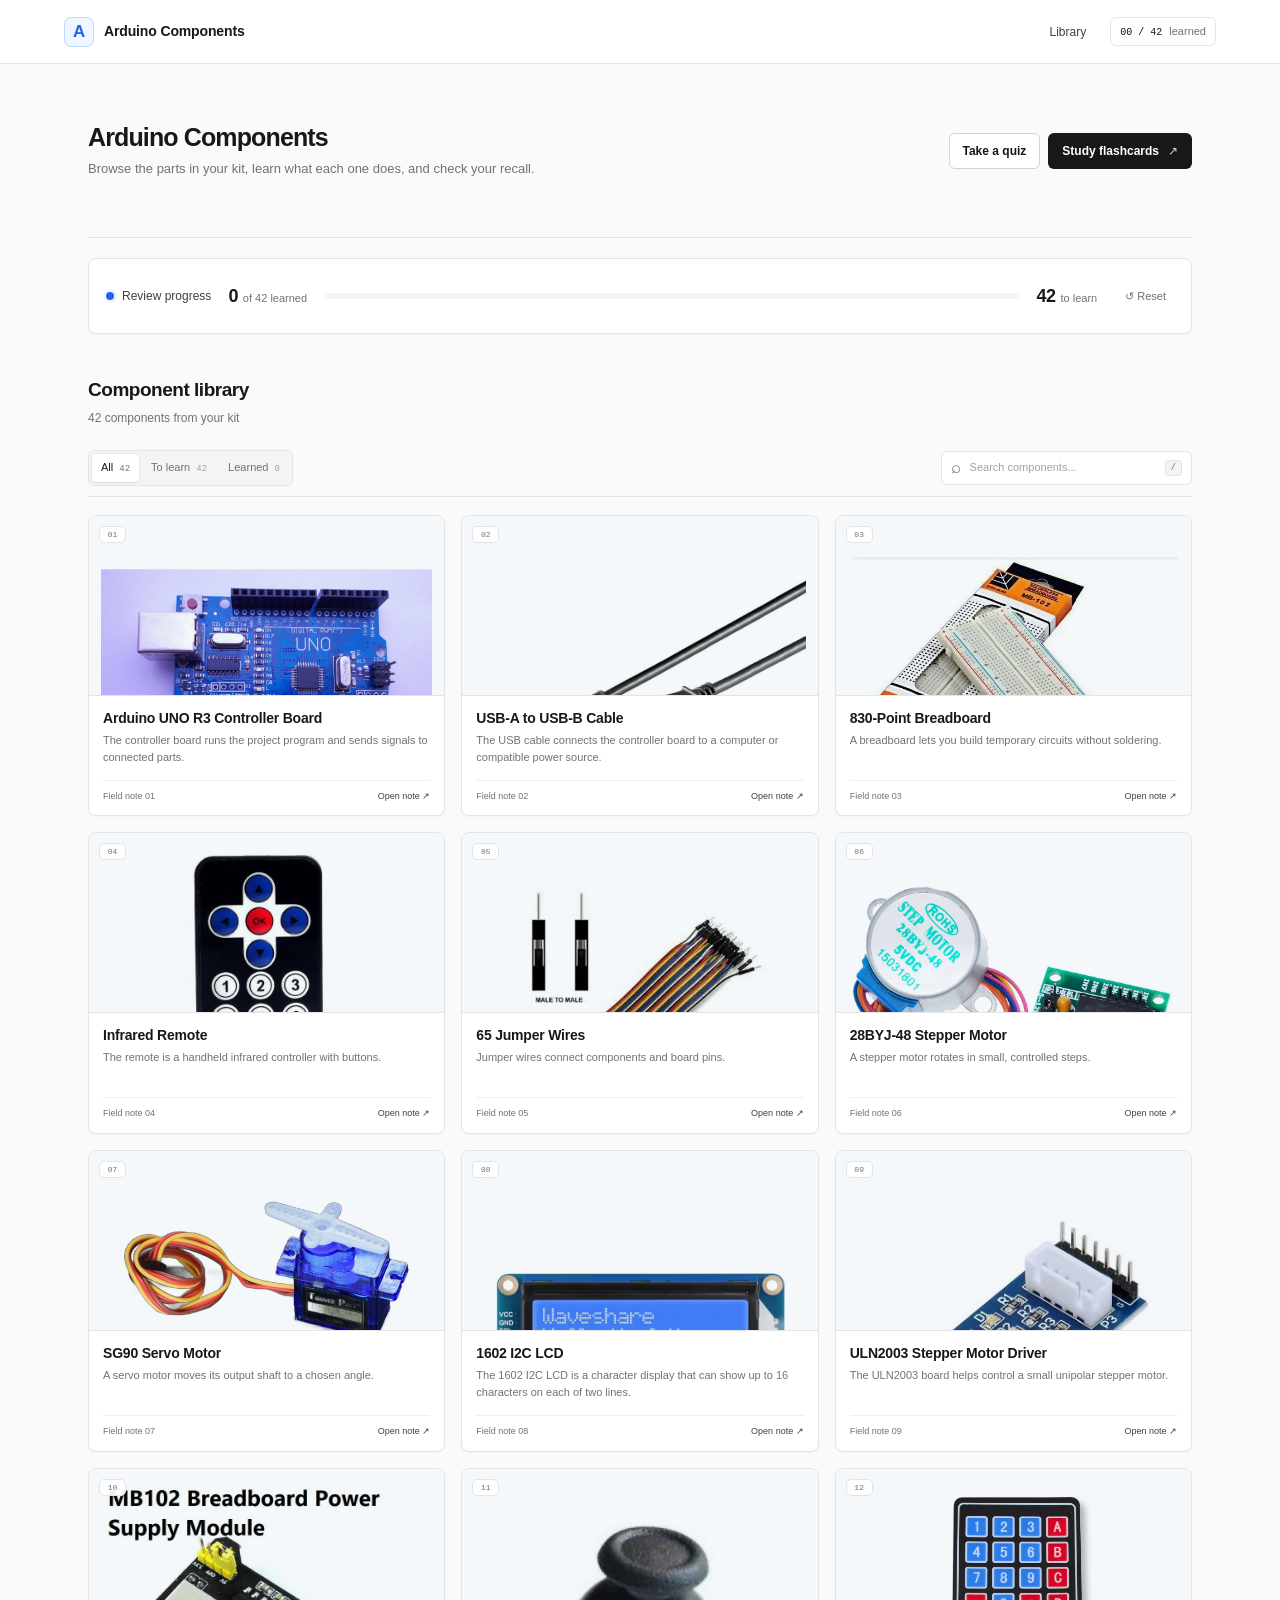
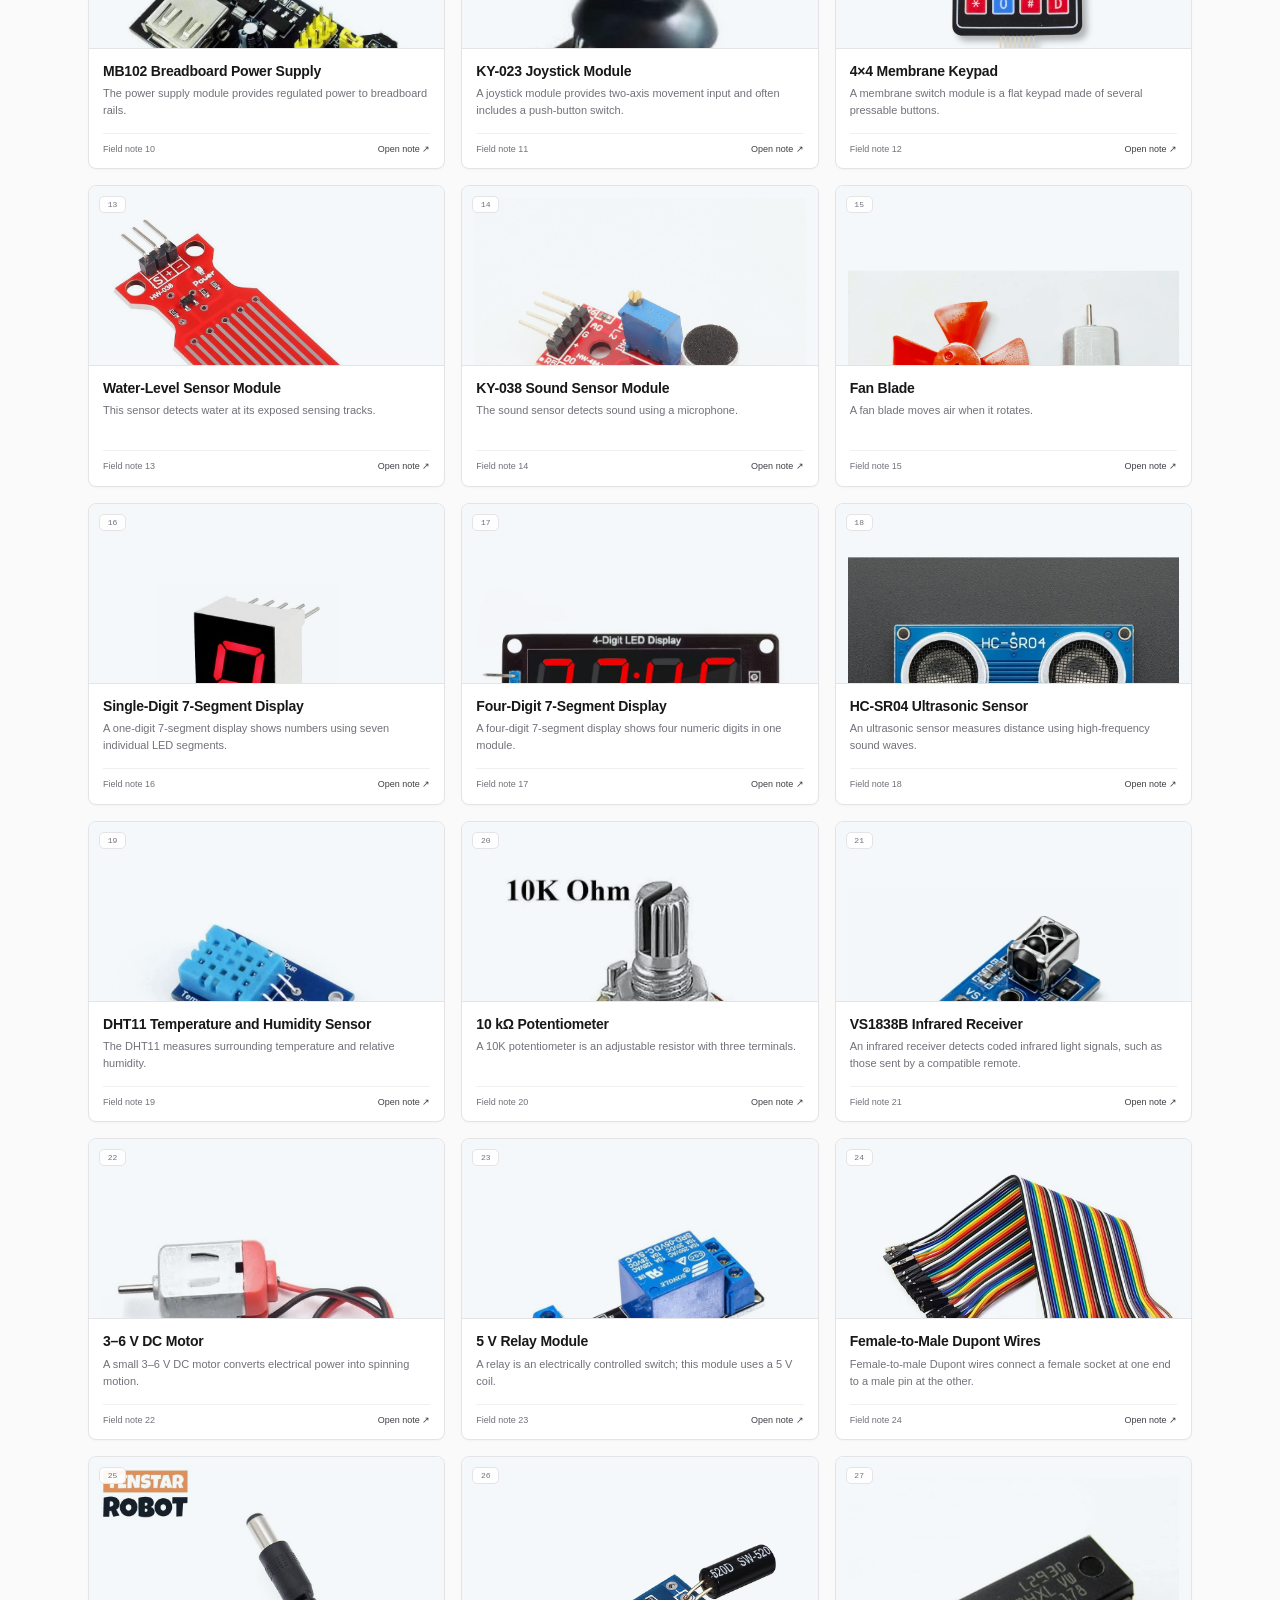
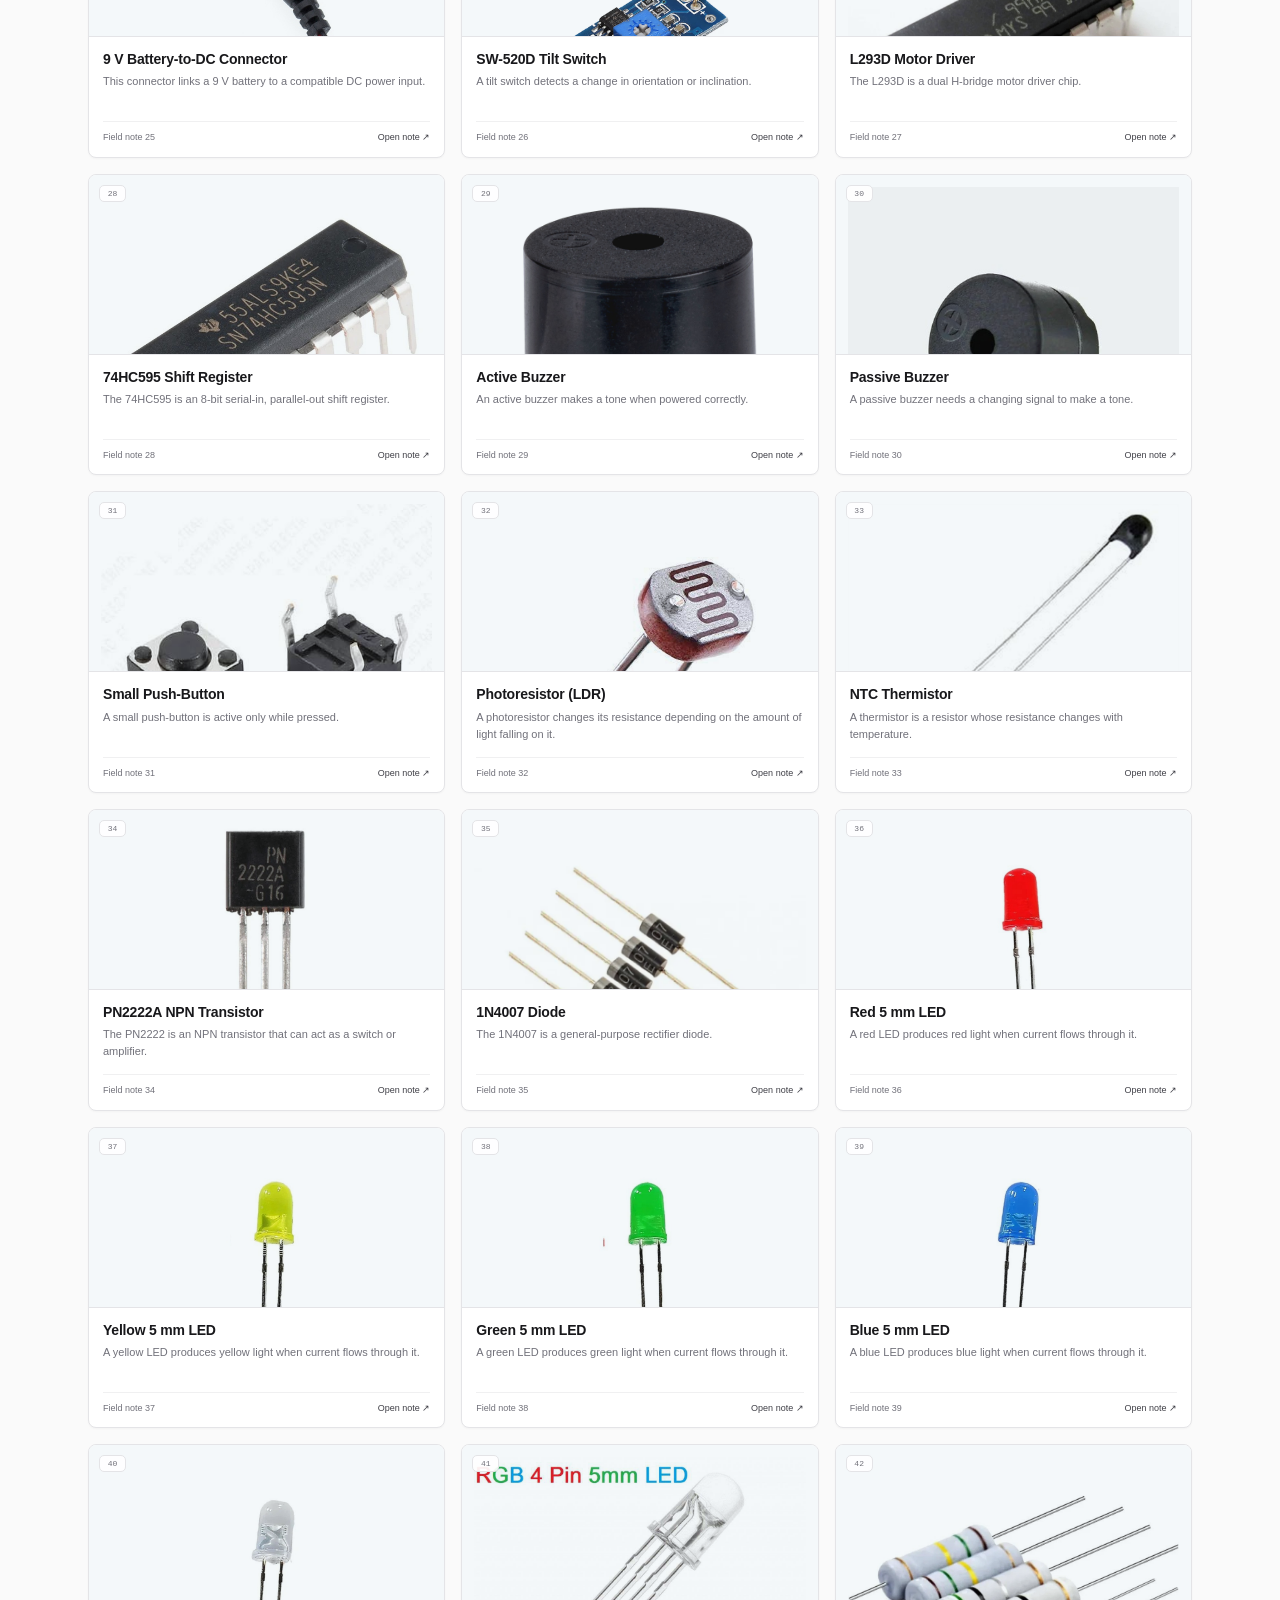
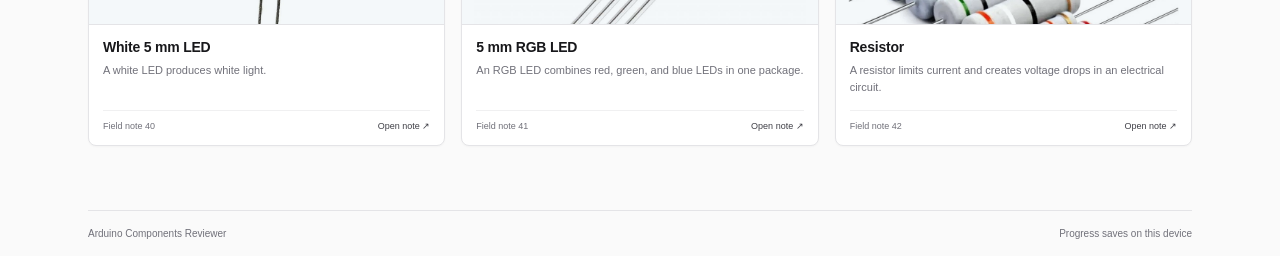
==== review/index.html @ c4dd5cbd "feat: add Arduino components review application with flashcards and quizzes" ====
<!doctype html>
<html lang="en">
<head>
  <meta charset="utf-8">
  <meta name="viewport" content="width=device-width, initial-scale=1">
  <meta name="theme-color" content="#eaf4f8">
  <meta name="description" content="An illustrated field guide and reviewer for 42 Arduino components.">
  <title>Arduino Components — Field Guide</title>
  <link rel="preconnect" href="https://fonts.googleapis.com">
  <link rel="preconnect" href="https://fonts.gstatic.com" crossorigin>
  <link href="https://fonts.googleapis.com/css2?family=Google+Sans+Flex:opsz,wght@6..144,100..900&display=swap" rel="stylesheet">
  <link rel="stylesheet" href="css/style.css">
</head>
<body>
  <header class="topbar">
    <a class="brand" href="#home" aria-label="Arduino components home"><span class="brand-mark">A</span><span>Arduino Components</span></a>
    <nav class="top-nav" aria-label="Main navigation"><a href="#explore">Library</a><span class="top-count"><span id="topCount">00 / 42</span> learned</span></nav>
  </header>
  <main id="home">
    <section class="hero" aria-labelledby="pageTitle">
      <div class="hero-copy">
        <h1 id="pageTitle">Arduino Components</h1>
        <p class="hero-intro">Browse the parts in your kit, learn what each one does, and check your recall.</p>
      </div>
      <div class="hero-actions">
        <button class="button button-outline" data-start="quiz">Take a quiz</button>
        <button class="button button-dark" data-start="flash">Study flashcards <span aria-hidden="true">↗</span></button>
      </div>
    </section>
    <section class="progress-strip" aria-label="Learning progress">
      <div class="progress-title"><span class="progress-marker"></span><span>Review progress</span></div>
      <div class="progress-numbers"><strong id="learnedCount">0</strong><span>of 42 learned</span></div>
      <div class="progress-track" role="progressbar" aria-label="Components learned" aria-valuemin="0" aria-valuemax="42" aria-valuenow="0"><div id="progressFill"></div></div>
      <div class="progress-right"><strong id="unlearnedCount">42</strong><span>to learn</span></div>
      <button id="resetProgress" class="reset-button" title="Reset saved progress" aria-label="Reset saved progress">↺ <span>Reset</span></button>
    </section>
    <section class="workspace" id="explore">
      <div class="section-heading"><div><h2>Component library</h2><p>42 components from your kit</p></div></div>
      <div class="toolbar">
        <div class="tabs" role="tablist" aria-label="Filter components">
          <button class="tab active" data-filter="all" role="tab" aria-selected="true">All <span>42</span></button>
          <button class="tab" data-filter="unlearned" role="tab" aria-selected="false">To learn <span id="tabUnlearned">42</span></button>
          <button class="tab" data-filter="learned" role="tab" aria-selected="false">Learned <span id="tabLearned">0</span></button>
        </div>
        <label class="search"><span aria-hidden="true">⌕</span><input id="searchInput" type="search" placeholder="Search components..." aria-label="Search components"><kbd>/</kbd></label>
      </div>
      <div class="component-grid" id="componentGrid"></div>
      <div class="empty-state" id="emptyState" hidden>No components match that search. Try a different name.</div>
    </section>
    <footer><span>Arduino Components Reviewer</span><span>Progress saves on this device</span></footer>
  </main>
  <dialog id="reviewDialog" aria-labelledby="reviewTitle">
    <div class="review-shell">
      <header class="review-head">
        <div><span class="eyebrow" id="modeLabel">Flashcards</span><h2 id="reviewTitle">Take a closer look.</h2></div>
        <button class="close-button" id="closeReview" aria-label="Close reviewer">×</button>
      </header>
      <div class="review-progress"><span id="reviewPosition">01 / 42</span><div><i id="reviewProgressFill"></i></div><span id="scoreLabel">0 known</span></div>
      <div id="flashcard" class="flashcard" tabindex="0" role="button" aria-label="Flashcard. Activate to reveal the field note.">
        <div class="card-front"><span class="card-kicker">Identify this component</span><img id="flashImage" src="" alt=""><div class="card-hint">Tap or press <kbd>space</kbd> to reveal</div></div>
        <div class="card-back" hidden><span class="card-kicker">Field note <span id="cardOrdinal"></span></span><h3 id="flashName"></h3><p id="flashDescription"></p><div class="card-used"><span>Used for</span><p id="flashUsed"></p></div><p class="card-example" id="flashExample"></p></div>
      </div>
      <div class="review-actions" id="flashActions"><button class="button button-soft" id="dontKnow">← Still learning</button><span class="swipe-hint">Swipe to answer</span><button class="button button-blue" id="knowIt">I know this →</button></div>
      <div class="quiz-area" id="quizArea" hidden><p class="quiz-prompt" id="quizPrompt"></p><div class="choices" id="choices"></div><div class="quiz-feedback" id="quizFeedback" aria-live="polite"></div><button class="button button-dark next-question" id="nextQuestion" hidden>Next question →</button></div>
    </div>
  </dialog>
  <script src="js/script.js"></script>
</body>
</html>
---- review/css/style.css ----
:root {
  --background: #fafafa;
  --surface: #ffffff;
  --subtle: #f4f4f5;
  --border: #e4e4e7;
  --border-strong: #d4d4d8;
  --foreground: #18181b;
  --secondary: #3f3f46;
  --muted: #71717a;
  --primary: #2563eb;
  --primary-hover: #1d4ed8;
  --primary-soft: #eff6ff;
  --success: #15803d;
  --success-soft: #f0fdf4;
  --serif: 'Google Sans Flex', 'Segoe UI', Arial, sans-serif;
  --sans: 'Google Sans Flex', 'Segoe UI', Arial, sans-serif;
  --mono: 'Cascadia Mono', Consolas, monospace;
}
* { box-sizing: border-box; }
html { scroll-behavior: smooth; }
body { margin: 0; background: var(--background); color: var(--foreground); font: 14px/1.5 var(--sans); -webkit-font-smoothing: antialiased; }
button, input { font: inherit; }
button { color: inherit; }
:focus-visible { outline: 2px solid var(--primary); outline-offset: 2px; }
.topbar { height: 64px; padding: 0 max(5vw, 20px); display: flex; align-items: center; justify-content: space-between; border-bottom: 1px solid var(--border); background: var(--surface); }
.brand { display: inline-flex; align-items: center; gap: 10px; color: var(--foreground); text-decoration: none; font-size: 14px; font-weight: 600; letter-spacing: -.01em; }
.brand-mark { width: 30px; height: 30px; display: grid; place-items: center; border: 1px solid #bfdbfe; border-radius: 7px; background: #eff6ff; color: var(--primary); font: 600 17px var(--serif); }
.top-nav { display: flex; align-items: center; gap: 24px; color: var(--muted); font-size: 12px; }
.top-nav a { color: var(--secondary); text-decoration: none; }
.top-nav a:hover { color: var(--primary); }
.top-count { padding: 5px 9px; border: 1px solid var(--border); border-radius: 6px; background: var(--surface); font-size: 11px; }
.top-count span { margin-right: 4px; color: var(--foreground); font: 10px var(--mono); }
main { width: min(1160px, 100%); min-height: calc(100vh - 64px); margin: auto; padding: 0 28px; }
.hero { min-height: 174px; display: flex; align-items: center; justify-content: space-between; gap: 24px; padding: 28px 0; border-bottom: 1px solid var(--border); }
.hero h1 { margin: 0; font-size: 25px; line-height: 1.2; font-weight: 650; letter-spacing: -.035em; }
.hero-intro { max-width: 520px; margin: 7px 0 0; color: var(--muted); font-size: 13px; }
.hero-actions { display: flex; align-items: center; gap: 8px; flex-shrink: 0; }
.button { min-height: 36px; display: inline-flex; align-items: center; justify-content: center; gap: 9px; padding: 0 13px; border: 1px solid transparent; border-radius: 6px; cursor: pointer; font-size: 12px; font-weight: 550; transition: background-color .15s, border-color .15s, box-shadow .15s; }
.button:hover { box-shadow: 0 1px 2px #0000000b; }
.button-dark { background: var(--foreground); color: #fff; }
.button-dark:hover { background: #27272a; }
.button-dark span { color: #d4d4d8; }
.button-outline { border-color: var(--border-strong); background: var(--surface); color: var(--foreground); }
.button-outline:hover, .button-soft:hover { background: var(--subtle); }
.progress-strip { min-height: 76px; display: flex; align-items: center; gap: 17px; margin-top: 20px; padding: 15px 17px; border: 1px solid var(--border); border-radius: 8px; background: var(--surface); box-shadow: 0 1px 2px #18181b08; }
.progress-title { display: flex; align-items: center; gap: 8px; color: var(--secondary); font-size: 12px; font-weight: 500; white-space: nowrap; }
.progress-marker { width: 8px; height: 8px; border-radius: 50%; background: var(--primary); box-shadow: 0 0 0 3px var(--primary-soft); }
.progress-numbers, .progress-right { display: flex; align-items: baseline; gap: 5px; white-space: nowrap; }
.progress-numbers strong, .progress-right strong { font-size: 18px; font-weight: 650; letter-spacing: -.03em; }
.progress-numbers span, .progress-right span { color: var(--muted); font-size: 11px; }
.progress-track { height: 6px; flex: 1; overflow: hidden; border-radius: 99px; background: #f4f4f5; }
.progress-track div { width: 0; height: 100%; border-radius: inherit; background: var(--primary); transition: width .25s ease; }
.reset-button { margin-left: 3px; padding: 5px 7px; border: 1px solid transparent; border-radius: 5px; background: transparent; color: var(--muted); cursor: pointer; font-size: 11px; }
.reset-button:hover { border-color: var(--border); background: var(--subtle); color: var(--foreground); }
.workspace { padding: 42px 0 64px; }
.section-heading { display: flex; align-items: end; justify-content: space-between; margin-bottom: 17px; }
.section-heading h2 { margin: 0; font-size: 19px; font-weight: 620; letter-spacing: -.025em; }
.section-heading p { margin: 4px 0 0; color: var(--muted); font-size: 12px; }
.toolbar { min-height: 48px; display: flex; align-items: center; justify-content: space-between; gap: 14px; padding: 6px 0 10px; border-bottom: 1px solid var(--border); }
.tabs { display: inline-flex; align-items: center; gap: 3px; padding: 3px; border: 1px solid var(--border); border-radius: 6px; background: var(--subtle); }
.tab { min-height: 28px; padding: 0 9px; border: 0; border-radius: 4px; background: transparent; color: var(--muted); cursor: pointer; font-size: 11px; font-weight: 500; }
.tab:hover { color: var(--foreground); }
.tab.active { background: var(--surface); color: var(--foreground); box-shadow: 0 1px 2px #18181b14, 0 0 0 1px #e4e4e780; }
.tab span { margin-left: 3px; color: #a1a1aa; font: 9px var(--mono); }
.tab.active span { color: var(--muted); }
.search { height: 34px; display: flex; align-items: center; gap: 7px; padding: 0 9px; border: 1px solid var(--border); border-radius: 6px; background: var(--surface); color: var(--muted); }
.search:focus-within { border-color: #93c5fd; box-shadow: 0 0 0 3px #dbeafe; }
.search > span { font-size: 17px; line-height: 1; }
.search input { width: 190px; border: 0; outline: 0; background: transparent; color: var(--foreground); font-size: 11px; }
.search input::placeholder { color: #a1a1aa; }
.search kbd, .card-hint kbd { padding: 2px 5px; border: 1px solid var(--border); border-radius: 3px; background: var(--subtle); color: var(--muted); font: 9px var(--mono); }
.component-grid { display: grid; grid-template-columns: repeat(3, minmax(0, 1fr)); gap: 16px; padding-top: 18px; }
.component-card { min-width: 0; overflow: hidden; border: 1px solid var(--border); border-radius: 8px; background: var(--surface); box-shadow: 0 1px 2px #18181b08; cursor: pointer; transition: border-color .15s, box-shadow .15s, transform .15s; }
.component-card:hover { transform: translateY(-1px); border-color: #c4c4c9; box-shadow: 0 4px 10px #18181b0b; }
.component-card:focus-visible { outline: 2px solid var(--primary); outline-offset: 2px; }
.component-image { height: 180px; position: relative; display: grid; place-items: center; overflow: hidden; padding: 12px; border-bottom: 1px solid var(--border); background: #f4f8fa; }
.component-image img { width: 100%; height: 100%; object-fit: contain; mix-blend-mode: multiply; }
.number-tag { position: absolute; z-index: 1; top: 10px; left: 10px; min-width: 27px; padding: 3px 5px; border: 1px solid var(--border); border-radius: 5px; background: #ffffffed; color: var(--muted); text-align: center; font: 8px var(--mono); }
.learned-tag { position: absolute; z-index: 1; top: 9px; right: 9px; padding: 3px 7px; border: 1px solid #bbf7d0; border-radius: 99px; background: var(--success-soft); color: var(--success); font-size: 9px; font-weight: 500; }
.card-copy { padding: 13px 14px 12px; }
.card-copy h3 { margin: 0 0 5px; color: var(--foreground); font-size: 14px; line-height: 1.3; font-weight: 600; letter-spacing: -.015em; }
.card-copy p { min-height: 37px; margin: 0; color: var(--muted); font-size: 11px; line-height: 1.55; }
.card-meta { display: flex; justify-content: space-between; gap: 5px; margin-top: 11px; padding-top: 9px; border-top: 1px solid #f0f0f1; color: var(--muted); font-size: 9px; }
.card-meta span:last-child { color: var(--secondary); font-weight: 500; }
.empty-state { padding: 40px; color: var(--muted); text-align: center; }
footer { display: flex; justify-content: space-between; padding: 15px 0; border-top: 1px solid var(--border); color: var(--muted); font-size: 10px; }
/* shadcn-inspired review dialog */
dialog { width: min(600px, calc(100% - 24px)); max-width: none; padding: 0; border: 1px solid var(--border); border-radius: 9px; background: var(--surface); color: var(--foreground); box-shadow: 0 20px 55px #18181b26; }
dialog::backdrop { background: #18181b80; backdrop-filter: blur(2px); }
.review-shell { padding: 22px 24px 23px; }
.review-head { display: flex; align-items: start; justify-content: space-between; }
.review-head .eyebrow { margin: 0 0 4px; color: var(--muted); font-size: 10px; }
.review-head h2 { margin: 0; font-size: 18px; font-weight: 600; letter-spacing: -.02em; }
.close-button { width: 30px; height: 30px; border: 1px solid var(--border); border-radius: 6px; background: var(--surface); color: var(--muted); cursor: pointer; font-size: 18px; }
.close-button:hover { background: var(--subtle); color: var(--foreground); }
.review-progress { display: flex; align-items: center; gap: 10px; margin: 15px 0 11px; color: var(--muted); font: 9px var(--mono); }
.review-progress > div { height: 5px; flex: 1; overflow: hidden; border-radius: 99px; background: var(--subtle); }
.review-progress i { display: block; width: 0; height: 100%; border-radius: inherit; background: var(--primary); transition: width .25s ease; }
.flashcard { height: 320px; position: relative; overflow: hidden; border: 1px solid var(--border); border-radius: 8px; background: #f4f8fa; cursor: pointer; touch-action: pan-y; user-select: none; }
.card-front { height: 100%; position: relative; display: flex; align-items: center; justify-content: center; }
.card-front img { width: 70%; height: 70%; object-fit: contain; mix-blend-mode: multiply; }
.card-front .card-kicker, .card-back .card-kicker { position: absolute; top: 14px; left: 16px; }
.card-kicker, .card-used span { color: var(--muted); font-size: 9px; font-weight: 500; }
.card-hint { position: absolute; right: 0; bottom: 12px; left: 0; color: var(--muted); text-align: center; font-size: 10px; }
.card-back { height: 100%; overflow: auto; padding: 52px 28px 20px; background: var(--surface); }
.card-back h3 { margin: 0 0 9px; font-size: 22px; font-weight: 600; letter-spacing: -.025em; }
.card-back > p { margin: 0; color: var(--secondary); font-size: 12px; line-height: 1.65; }
.card-used { margin-top: 15px; padding-top: 12px; border-top: 1px solid var(--border); }
.card-used p { margin: 4px 0 0; color: var(--secondary); font-size: 11px; }
.card-back .card-example { margin-top: 10px; color: var(--muted); font-size: 11px; }
.review-actions { display: flex; align-items: center; justify-content: space-between; gap: 9px; margin-top: 13px; }
.button-soft { border-color: var(--border); background: var(--surface); color: var(--secondary); }
.button-blue { border-color: #bfdbfe; background: var(--primary-soft); color: var(--primary-hover); }
.button-blue:hover { background: #dbeafe; }
.swipe-hint { color: var(--muted); font-size: 9px; }
.quiz-area { padding-top: 16px; }
.quiz-prompt { margin: 0 0 12px; font-size: 16px; line-height: 1.4; font-weight: 550; }
.choices { display: grid; grid-template-columns: 1fr 1fr; gap: 8px; }
.choice { min-height: 42px; padding: 9px 11px; border: 1px solid var(--border); border-radius: 6px; background: var(--surface); color: var(--secondary); cursor: pointer; text-align: left; font-size: 11px; line-height: 1.4; }
.choice:hover:not(:disabled) { background: var(--subtle); border-color: var(--border-strong); }
.choice:disabled { cursor: default; }
.choice.correct { border-color: #86efac; background: var(--success-soft); }
.choice.wrong { border-color: #fca5a5; background: #fef2f2; }
.quiz-feedback { min-height: 26px; padding-top: 7px; color: var(--success); font-size: 11px; }
.quiz-feedback.incorrect { color: #b91c1c; }
.next-question { min-height: 36px; }
.quiz-summary { padding: 25px 10px; text-align: center; }
.score-big { color: var(--primary); font-size: 56px; line-height: 1; font-weight: 650; letter-spacing: -.05em; }
.quiz-summary h3 { margin: 9px 0 5px; font-size: 20px; font-weight: 600; }
.quiz-summary p { color: var(--muted); font-size: 12px; }
.quiz-summary .button { margin-top: 10px; }
[hidden] { display: none !important; }
@media (max-width: 850px) { .component-grid { grid-template-columns: repeat(2, minmax(0, 1fr)); } }
@media (max-width: 600px) {
  .topbar { height: 58px; padding: 0 16px; }
  .top-nav { gap: 10px; }
  .top-nav a { display: none; }
  main { min-height: calc(100vh - 58px); padding: 0 16px; }
  .hero { min-height: 0; align-items: start; flex-direction: column; gap: 15px; padding: 28px 0 21px; }
  .hero h1 { font-size: 23px; }
  .hero-intro { max-width: 370px; font-size: 12px; }
  .hero-actions { width: 100%; }
  .hero-actions .button { flex: 1; padding: 0 8px; font-size: 10px; }
  .progress-strip { flex-wrap: wrap; gap: 9px 12px; margin-top: 14px; padding: 12px; }
  .progress-title { width: 100%; font-size: 11px; }
  .progress-track { min-width: 55px; }
  .progress-right { gap: 3px; }
  .progress-numbers strong, .progress-right strong { font-size: 16px; }
  .progress-numbers span, .progress-right span { font-size: 9px; }
  .reset-button { margin-left: auto; }
  .workspace { padding: 30px 0 42px; }
  .section-heading { margin-bottom: 12px; }
  .section-heading h2 { font-size: 17px; }
  .section-heading p { font-size: 11px; }
  .toolbar { align-items: start; flex-direction: column-reverse; gap: 9px; padding: 8px 0 10px; }
  .search { width: 100%; }
  .search input { width: 100%; }
  .tabs { align-self: start; }
  .component-grid { grid-template-columns: 1fr; gap: 10px; padding-top: 12px; }
  .component-card { display: grid; grid-template-columns: 112px 1fr; }
  .component-image { height: 100%; min-height: 140px; border-right: 1px solid var(--border); border-bottom: 0; padding: 8px; }
  .card-copy { padding: 11px; }
  .card-copy p { min-height: auto; }
  .card-meta { margin-top: 8px; padding-top: 7px; font-size: 8px; }
  footer { gap: 8px; font-size: 9px; }
  .review-shell { padding: 18px 14px; }
  .flashcard { height: min(300px, 43vh); min-height: 220px; }
  .card-back { padding: 50px 19px 17px; }
  .review-actions .button { padding: 0 9px; font-size: 10px; }
  .swipe-hint { display: none; }
  .choices { grid-template-columns: 1fr; }
}
@media (prefers-reduced-motion: reduce) { *, *::before, *::after { scroll-behavior: auto !important; transition-duration: .01ms !important; } }
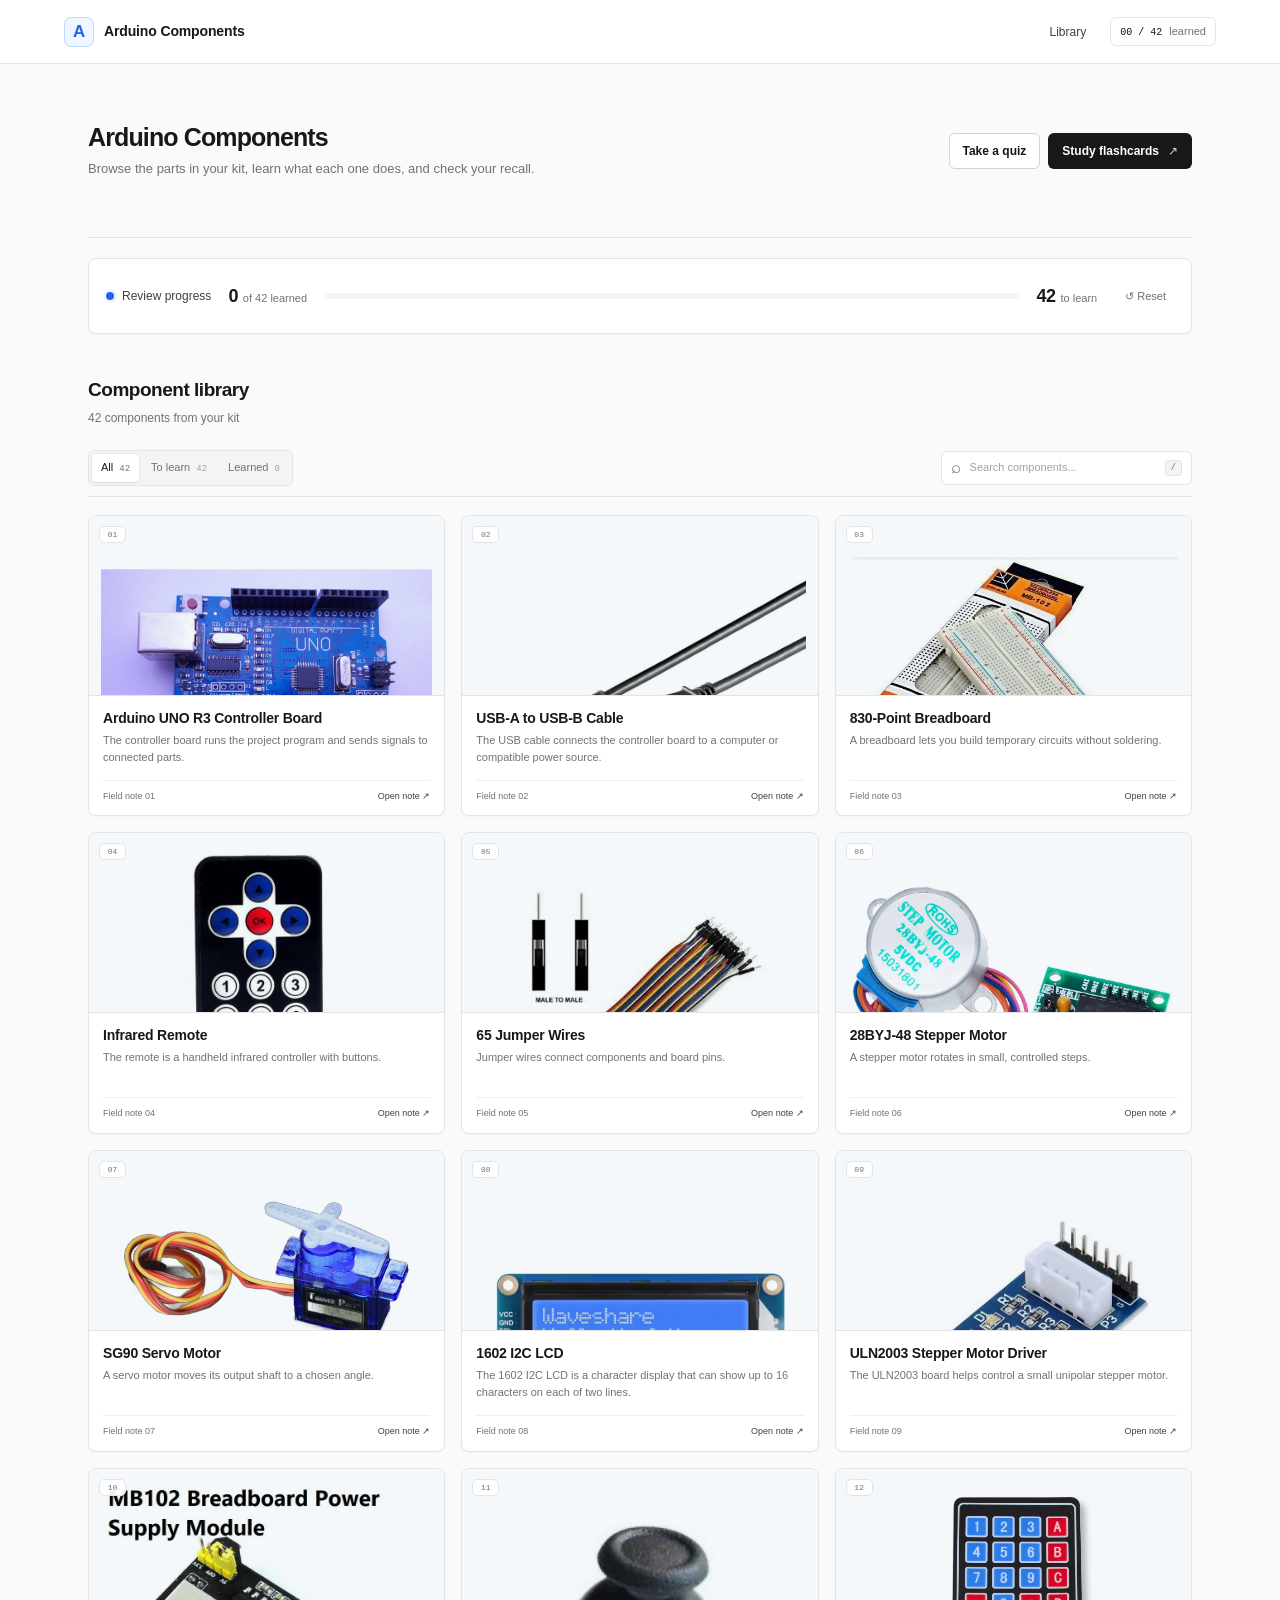
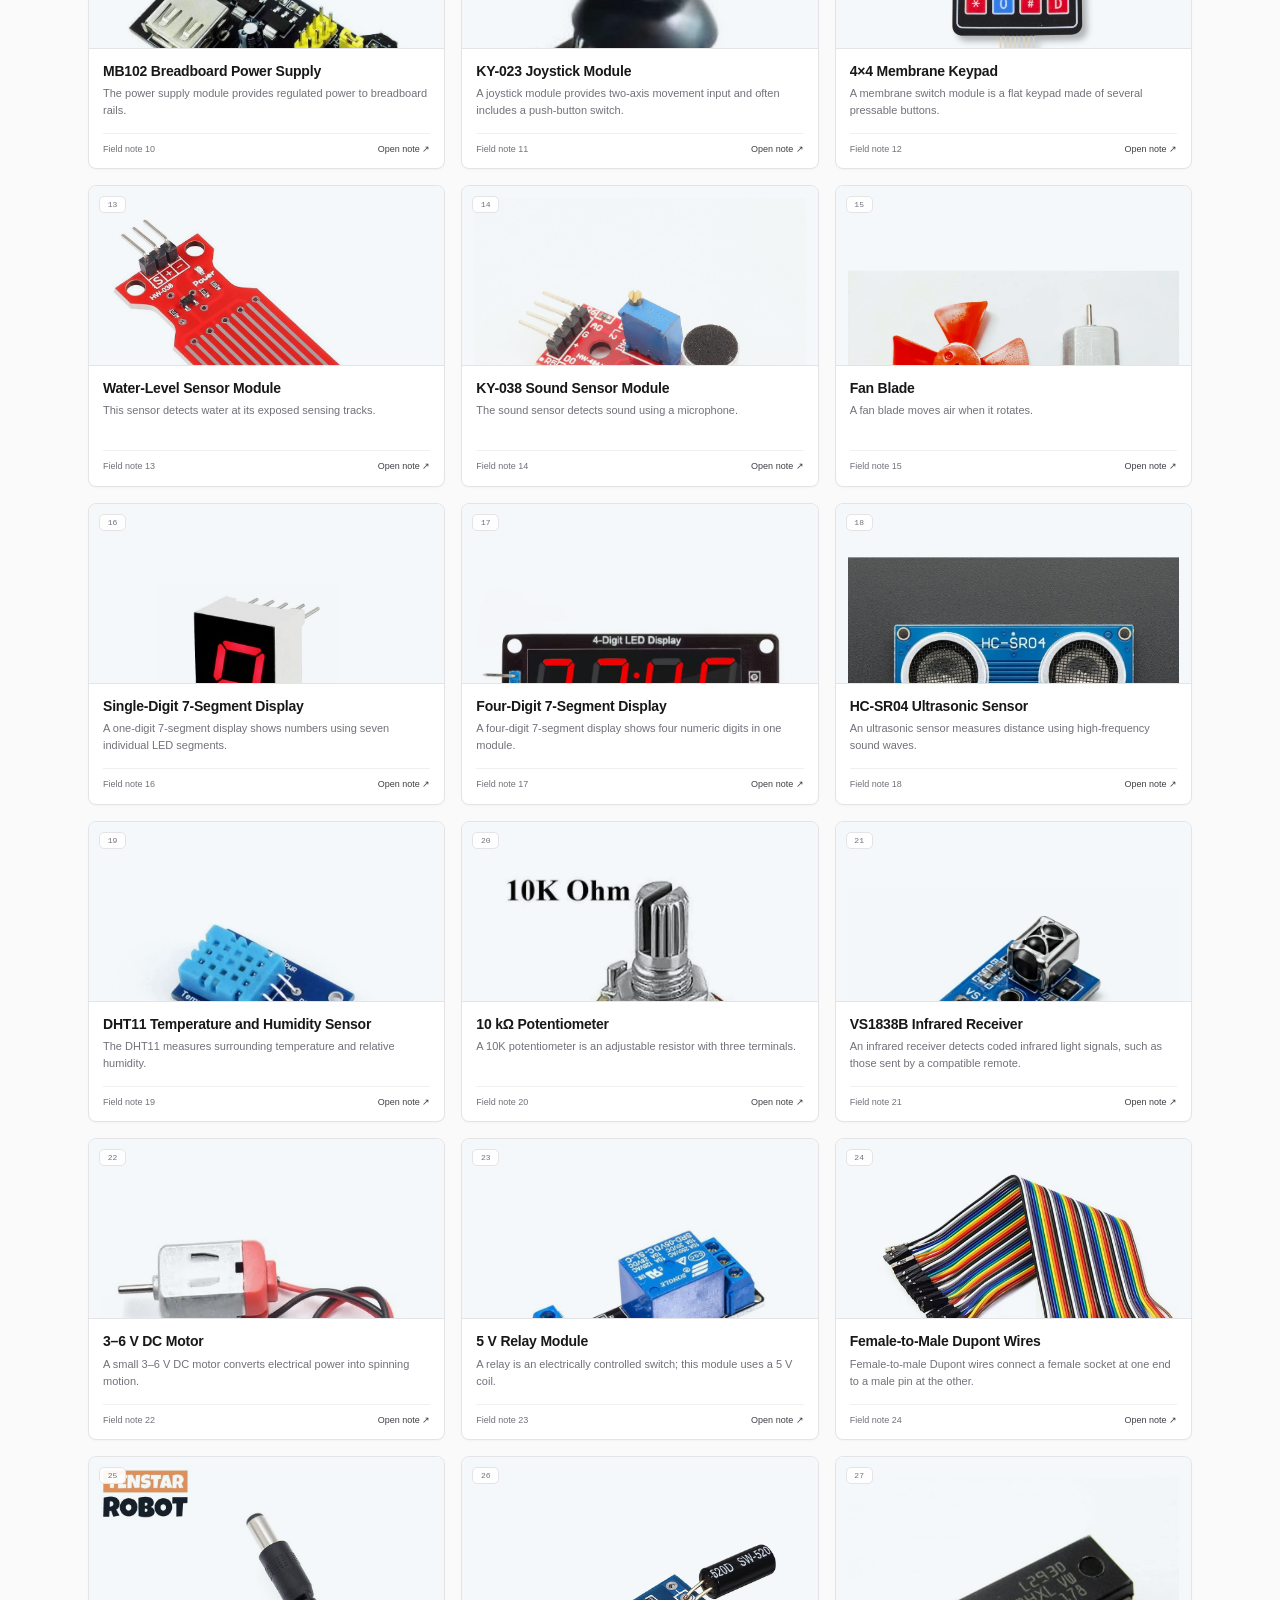
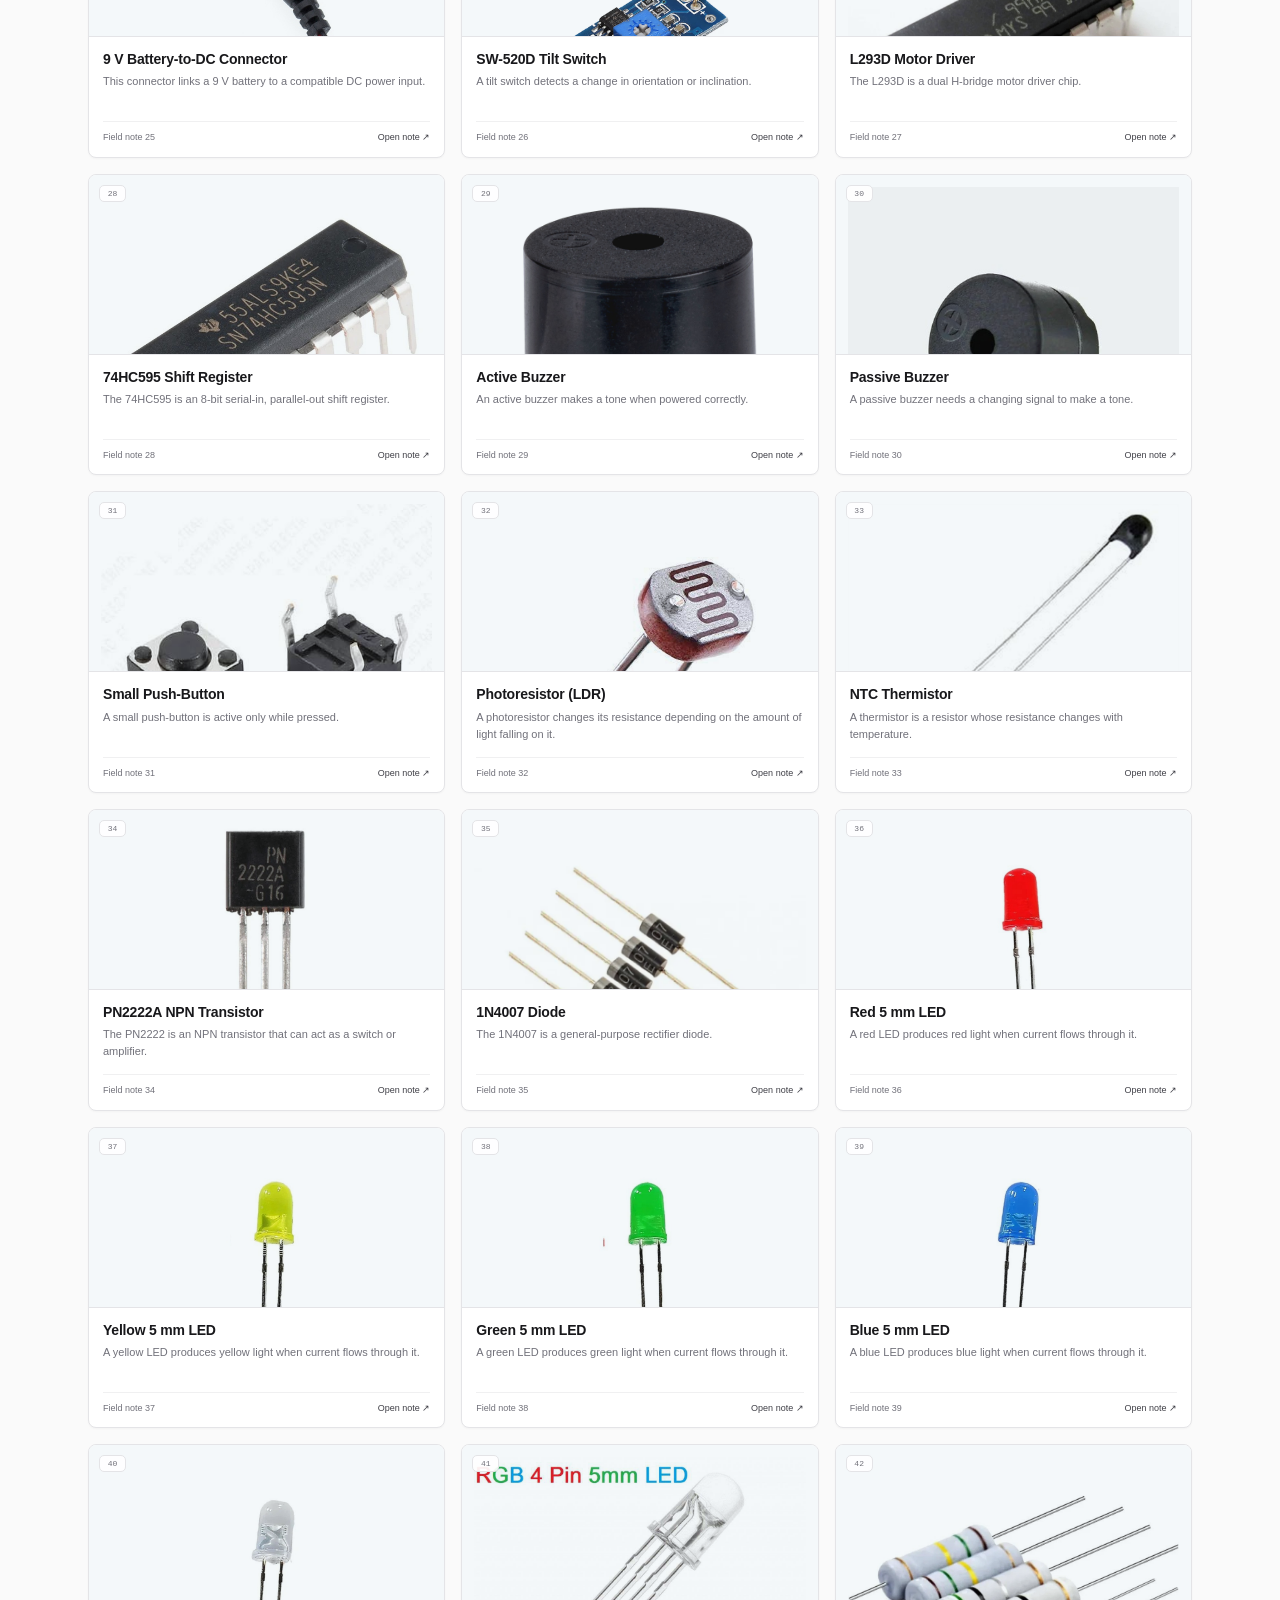
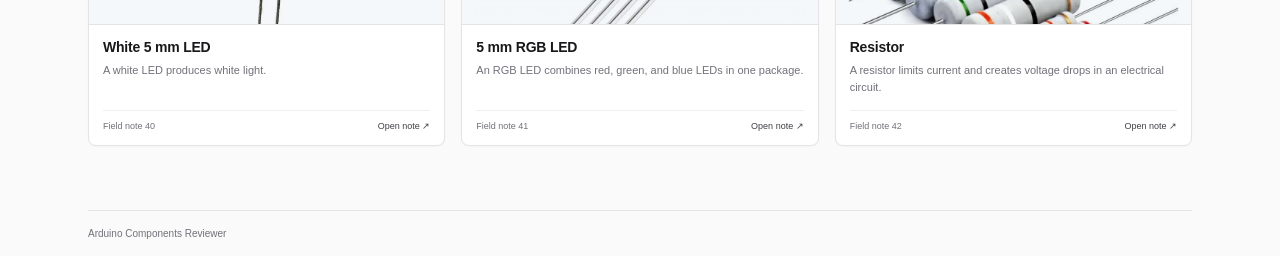
==== commit 07d08426: "chore: remove progress save message from footer" ====
--- a/review/index.html
+++ b/review/index.html
@@ -47,7 +47,7 @@
       <div class="component-grid" id="componentGrid"></div>
       <div class="empty-state" id="emptyState" hidden>No components match that search. Try a different name.</div>
     </section>
-    <footer><span>Arduino Components Reviewer</span><span>Progress saves on this device</span></footer>
+    <footer><span>Arduino Components Reviewer</span><span></span></footer>
   </main>
   <dialog id="reviewDialog" aria-labelledby="reviewTitle">
     <div class="review-shell">
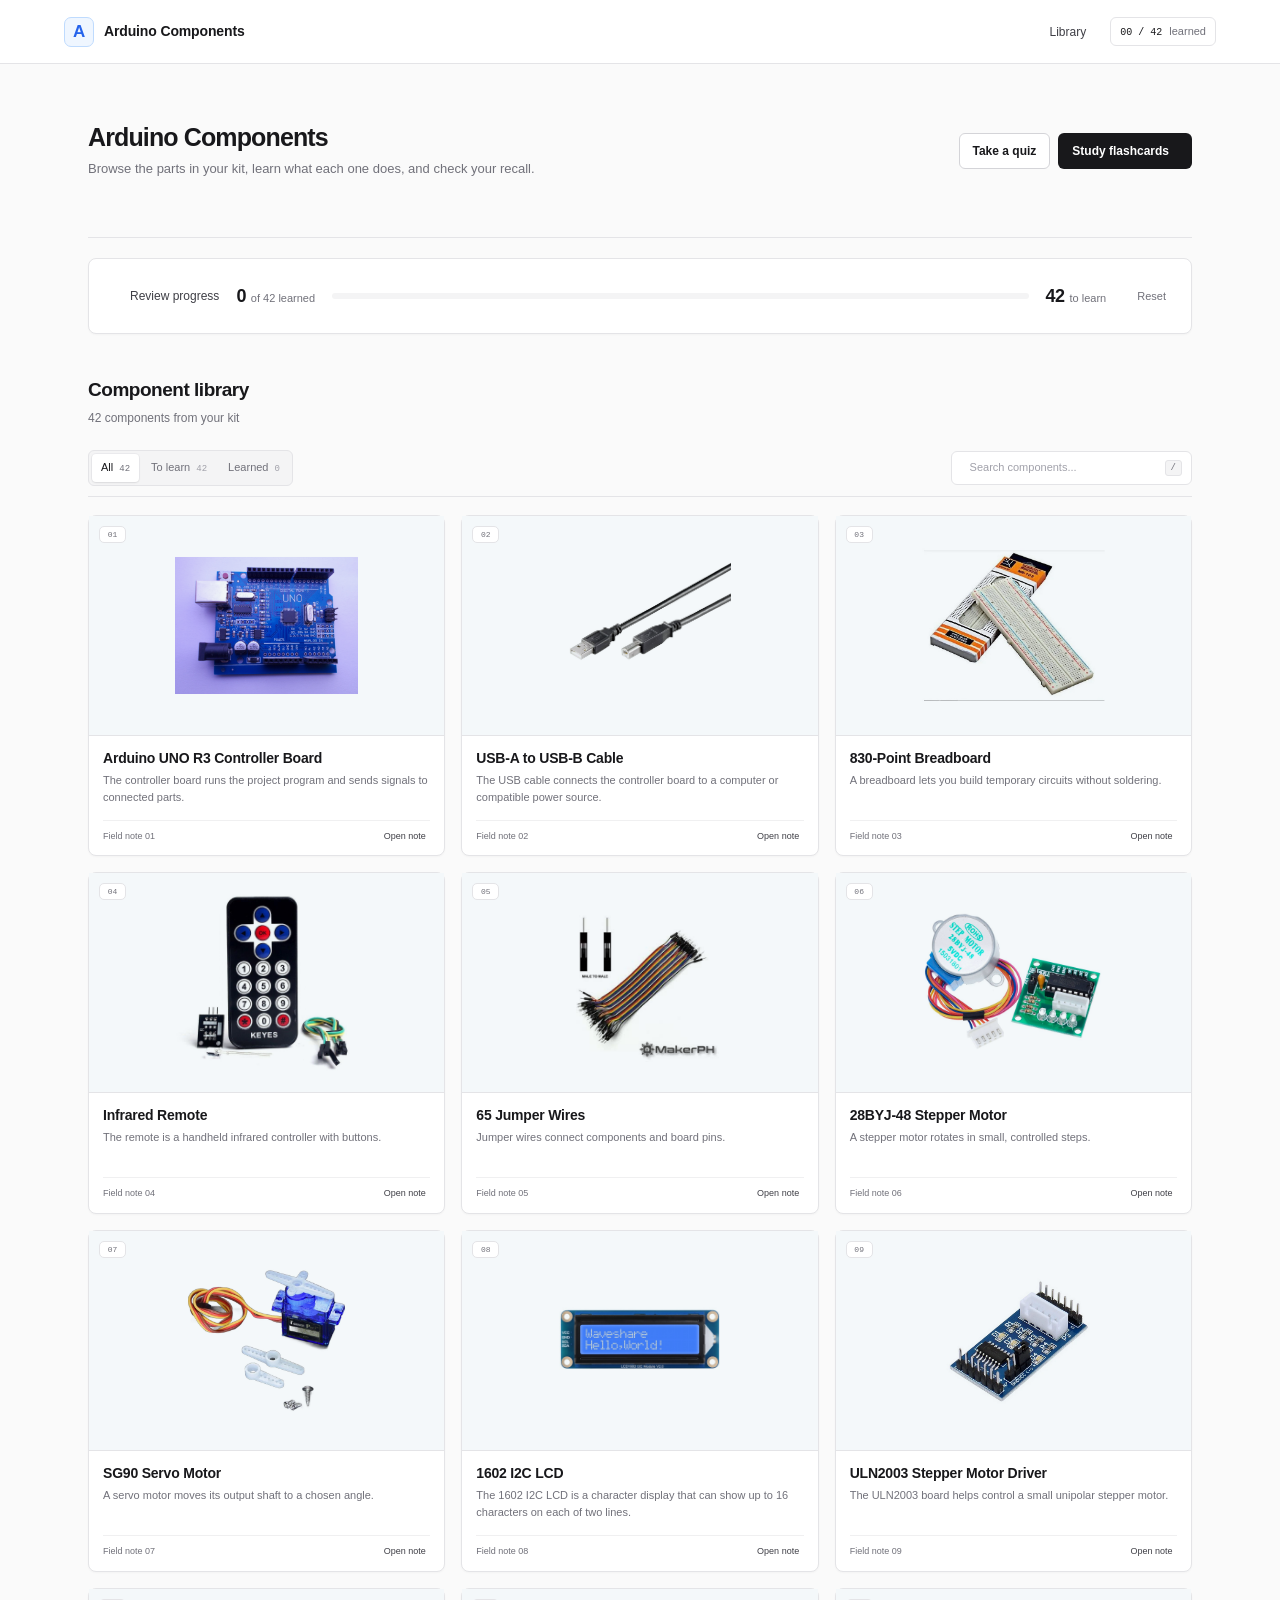
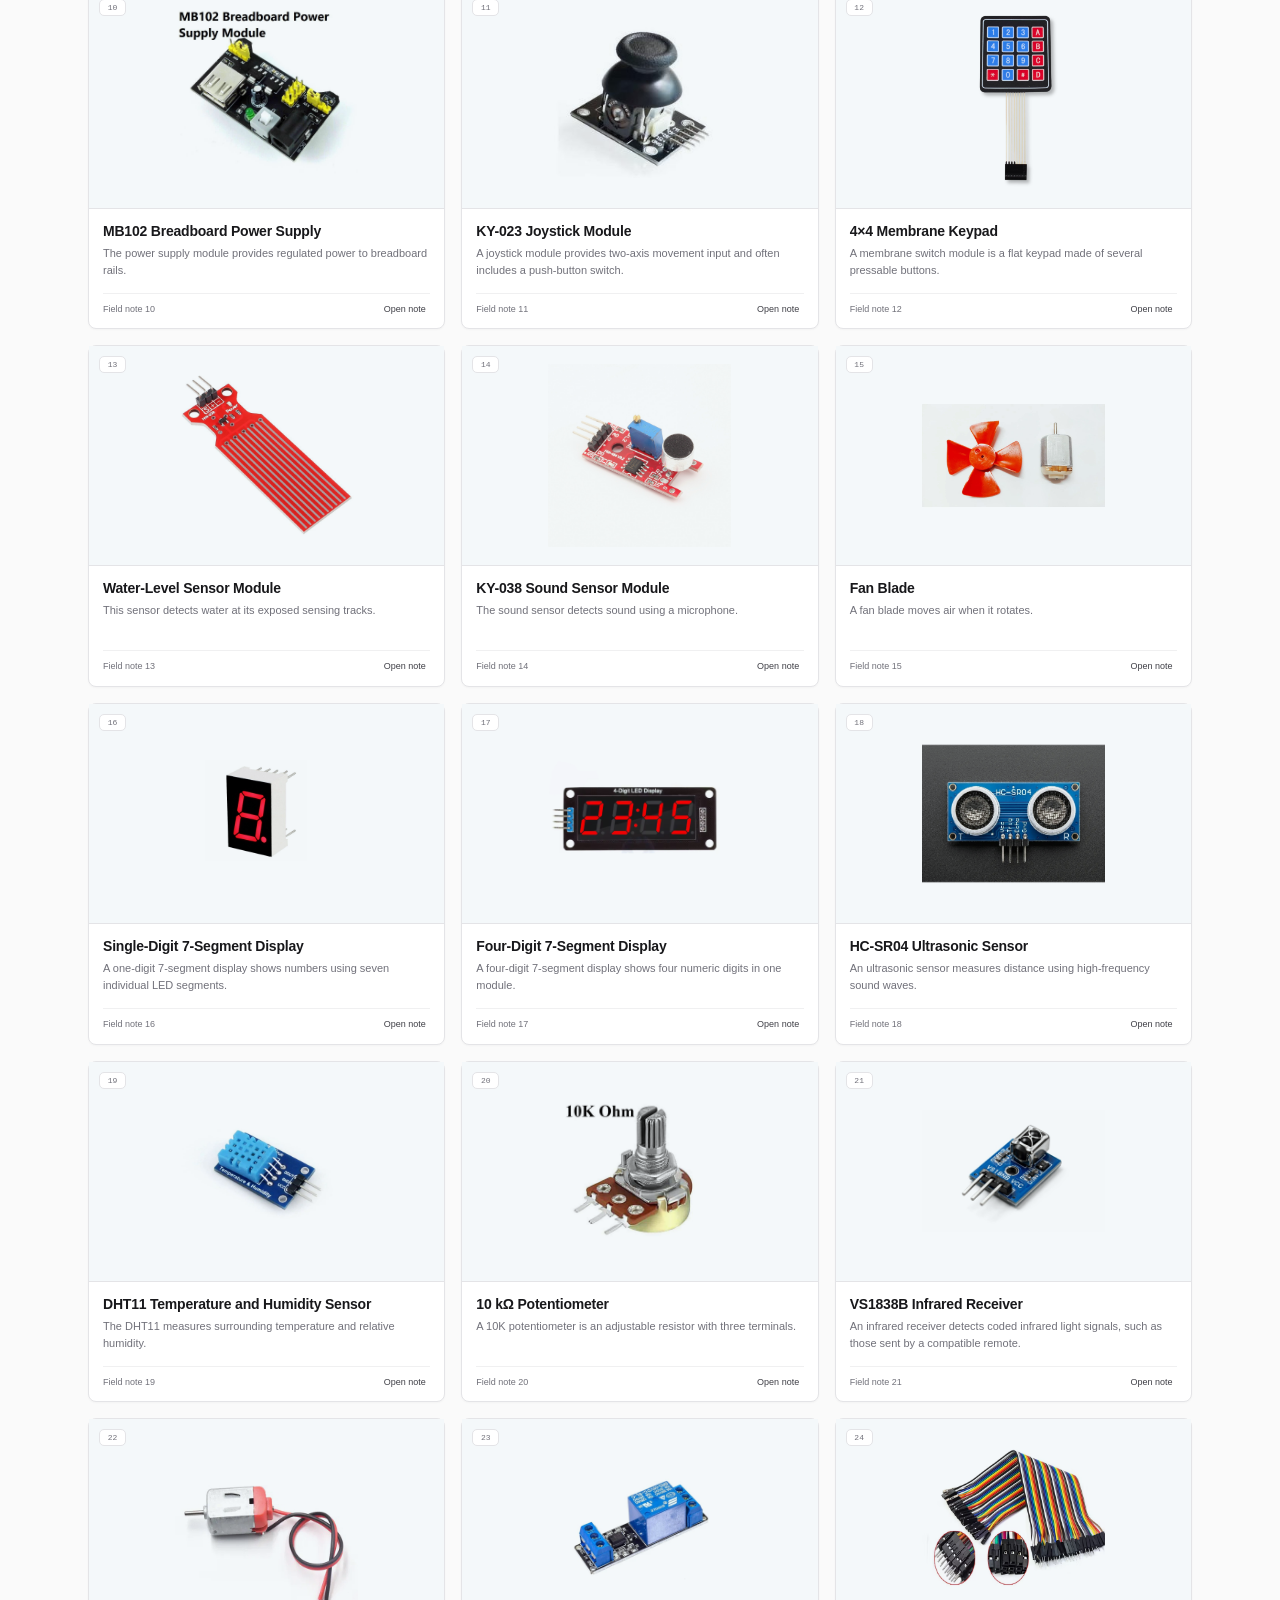
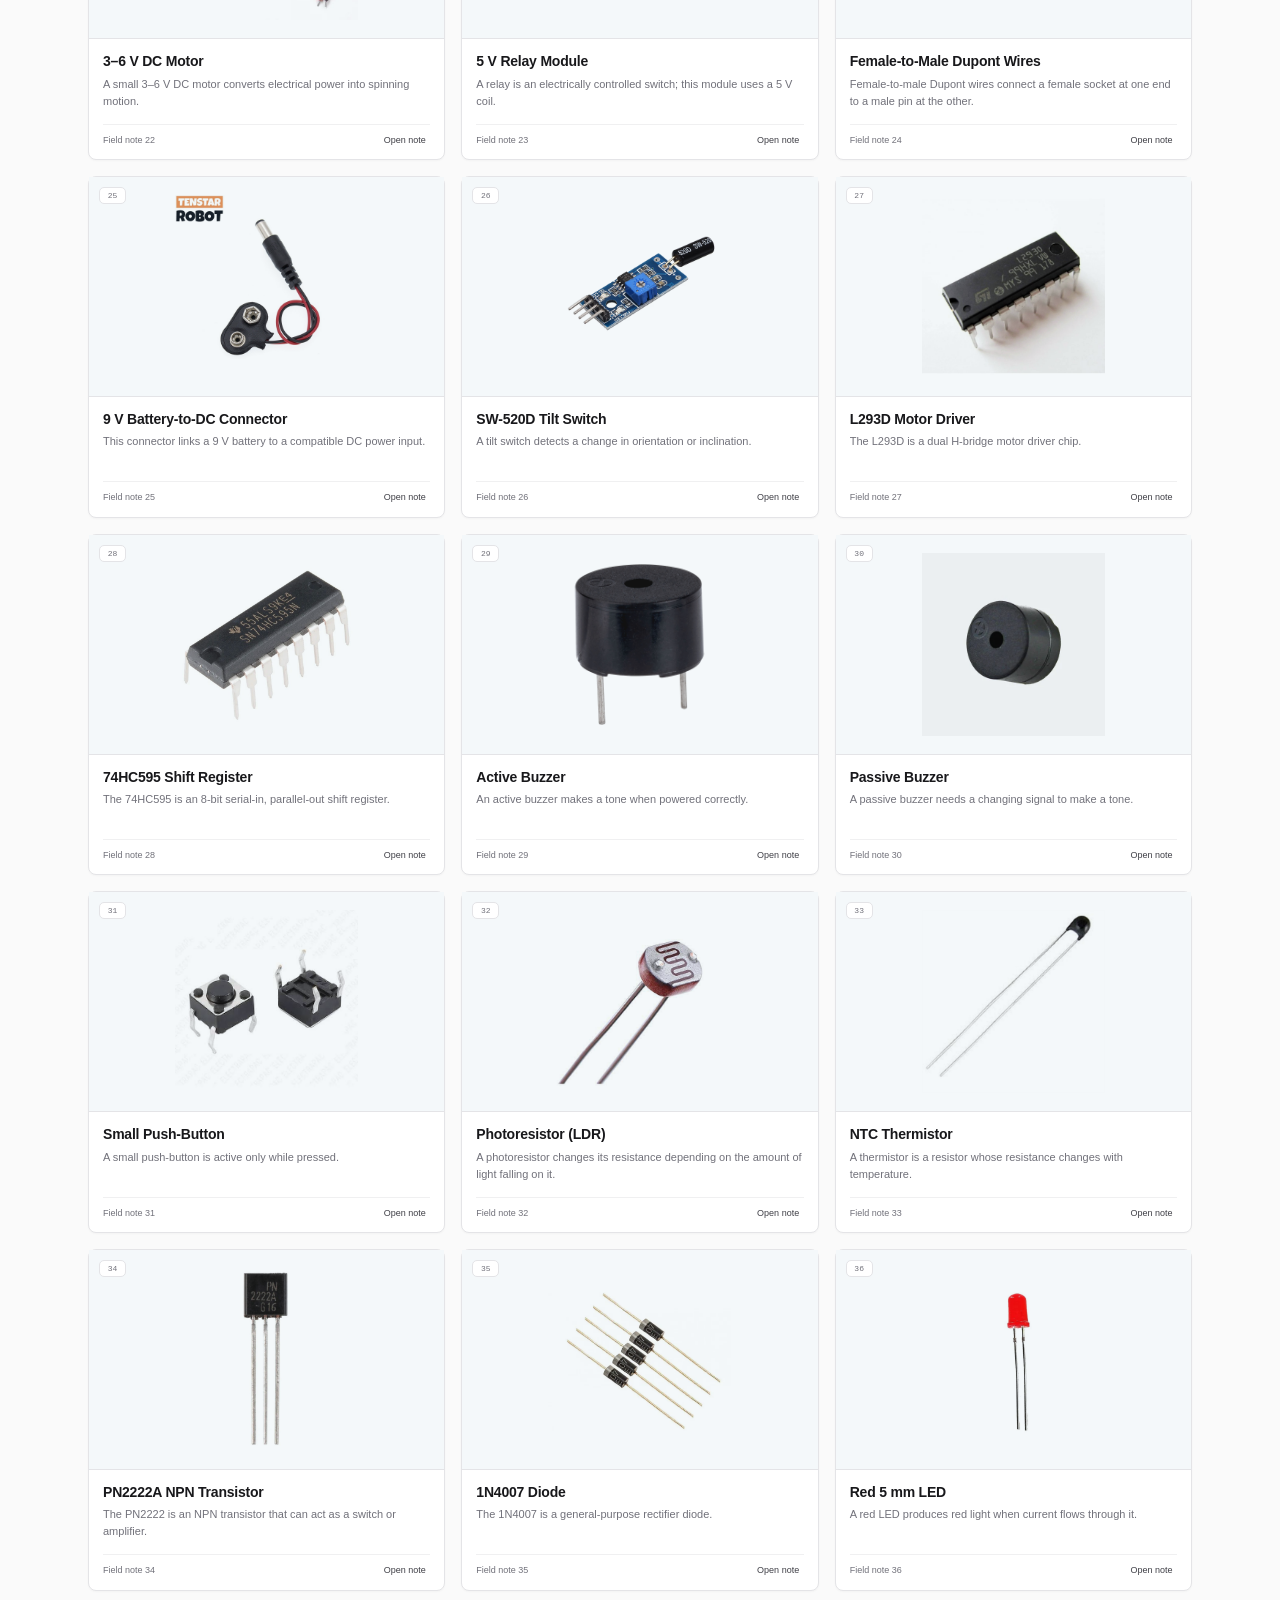
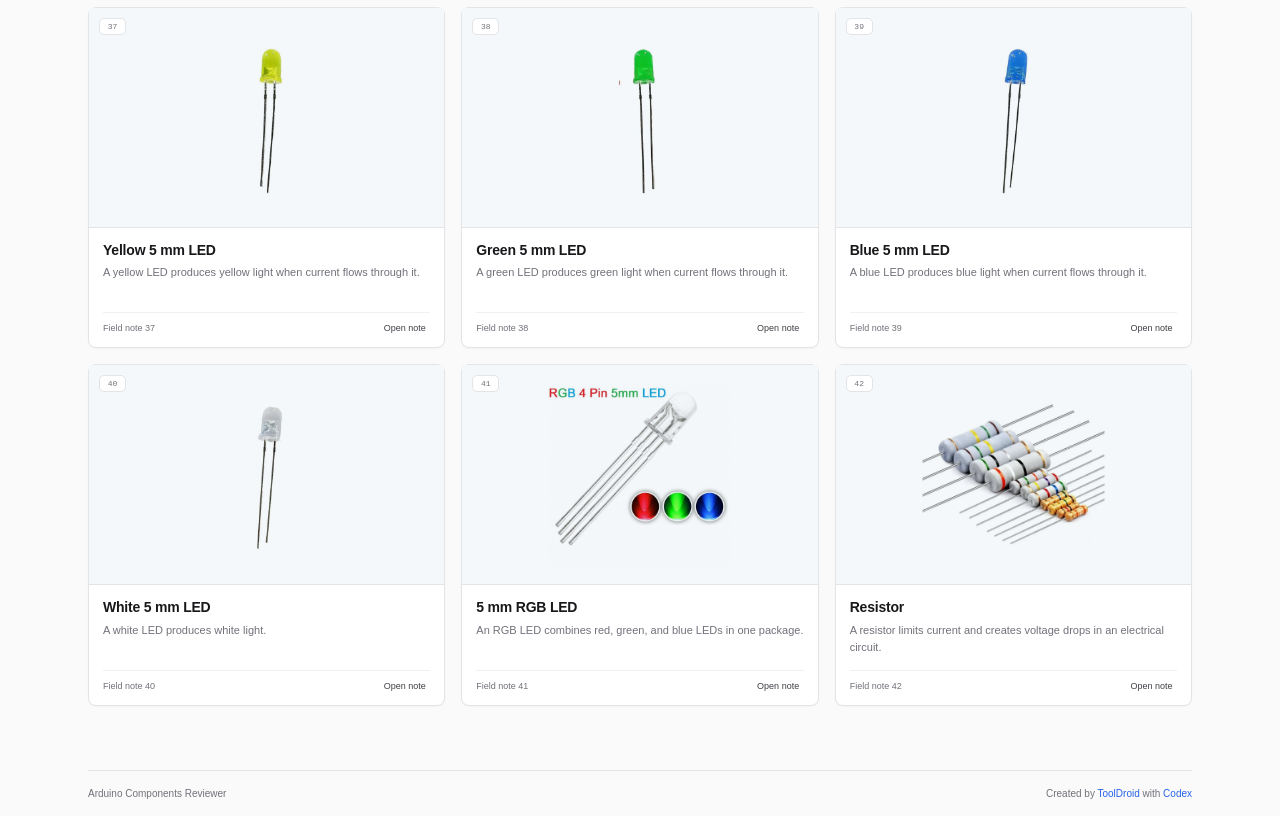
==== commit 3e9ea463: "feat: enhance component card and progress display with icons" ====
--- a/review/index.html
+++ b/review/index.html
@@ -9,6 +9,7 @@
   <link rel="preconnect" href="https://fonts.googleapis.com">
   <link rel="preconnect" href="https://fonts.gstatic.com" crossorigin>
   <link href="https://fonts.googleapis.com/css2?family=Google+Sans+Flex:opsz,wght@6..144,100..900&display=swap" rel="stylesheet">
+  <link rel="stylesheet" href="https://use.hugeicons.com/font/icons.css">
   <link rel="stylesheet" href="css/style.css">
 </head>
 <body>
@@ -24,15 +25,15 @@
       </div>
       <div class="hero-actions">
         <button class="button button-outline" data-start="quiz">Take a quiz</button>
-        <button class="button button-dark" data-start="flash">Study flashcards <span aria-hidden="true">↗</span></button>
+        <button class="button button-dark" data-start="flash">Study flashcards <i aria-hidden="true" class="hgi hgi-stroke hgi-arrow-up-right-01"></i></button>
       </div>
     </section>
     <section class="progress-strip" aria-label="Learning progress">
-      <div class="progress-title"><span class="progress-marker"></span><span>Review progress</span></div>
+      <div class="progress-title"><i aria-hidden="true" class="progress-marker hgi hgi-stroke hgi-chart-increase"></i><span>Review progress</span></div>
       <div class="progress-numbers"><strong id="learnedCount">0</strong><span>of 42 learned</span></div>
       <div class="progress-track" role="progressbar" aria-label="Components learned" aria-valuemin="0" aria-valuemax="42" aria-valuenow="0"><div id="progressFill"></div></div>
       <div class="progress-right"><strong id="unlearnedCount">42</strong><span>to learn</span></div>
-      <button id="resetProgress" class="reset-button" title="Reset saved progress" aria-label="Reset saved progress">↺ <span>Reset</span></button>
+      <button id="resetProgress" class="reset-button" title="Reset saved progress" aria-label="Reset saved progress"><i aria-hidden="true" class="hgi hgi-stroke hgi-arrow-reload-horizontal"></i><span>Reset</span></button>
     </section>
     <section class="workspace" id="explore">
       <div class="section-heading"><div><h2>Component library</h2><p>42 components from your kit</p></div></div>
@@ -42,26 +43,26 @@
           <button class="tab" data-filter="unlearned" role="tab" aria-selected="false">To learn <span id="tabUnlearned">42</span></button>
           <button class="tab" data-filter="learned" role="tab" aria-selected="false">Learned <span id="tabLearned">0</span></button>
         </div>
-        <label class="search"><span aria-hidden="true">⌕</span><input id="searchInput" type="search" placeholder="Search components..." aria-label="Search components"><kbd>/</kbd></label>
+        <label class="search"><i aria-hidden="true" class="hgi hgi-stroke hgi-search-01"></i><input id="searchInput" type="search" placeholder="Search components..." aria-label="Search components"><kbd>/</kbd></label>
       </div>
       <div class="component-grid" id="componentGrid"></div>
       <div class="empty-state" id="emptyState" hidden>No components match that search. Try a different name.</div>
     </section>
-    <footer><span>Arduino Components Reviewer</span><span></span></footer>
+    <footer><span>Arduino Components Reviewer</span><span class="credits">Created by <a href="https://me.tooldroid.dev/">ToolDroid</a> with <a href="https://openai.com/codex/">Codex</a></span></footer>
   </main>
   <dialog id="reviewDialog" aria-labelledby="reviewTitle">
     <div class="review-shell">
       <header class="review-head">
         <div><span class="eyebrow" id="modeLabel">Flashcards</span><h2 id="reviewTitle">Take a closer look.</h2></div>
-        <button class="close-button" id="closeReview" aria-label="Close reviewer">×</button>
+        <button class="close-button" id="closeReview" aria-label="Close reviewer"><i aria-hidden="true" class="hgi hgi-stroke hgi-cancel-01"></i></button>
       </header>
       <div class="review-progress"><span id="reviewPosition">01 / 42</span><div><i id="reviewProgressFill"></i></div><span id="scoreLabel">0 known</span></div>
       <div id="flashcard" class="flashcard" tabindex="0" role="button" aria-label="Flashcard. Activate to reveal the field note.">
         <div class="card-front"><span class="card-kicker">Identify this component</span><img id="flashImage" src="" alt=""><div class="card-hint">Tap or press <kbd>space</kbd> to reveal</div></div>
         <div class="card-back" hidden><span class="card-kicker">Field note <span id="cardOrdinal"></span></span><h3 id="flashName"></h3><p id="flashDescription"></p><div class="card-used"><span>Used for</span><p id="flashUsed"></p></div><p class="card-example" id="flashExample"></p></div>
       </div>
-      <div class="review-actions" id="flashActions"><button class="button button-soft" id="dontKnow">← Still learning</button><span class="swipe-hint">Swipe to answer</span><button class="button button-blue" id="knowIt">I know this →</button></div>
-      <div class="quiz-area" id="quizArea" hidden><p class="quiz-prompt" id="quizPrompt"></p><div class="choices" id="choices"></div><div class="quiz-feedback" id="quizFeedback" aria-live="polite"></div><button class="button button-dark next-question" id="nextQuestion" hidden>Next question →</button></div>
+      <div class="review-actions" id="flashActions"><button class="button button-soft" id="dontKnow"><i aria-hidden="true" class="hgi hgi-stroke hgi-arrow-left-01"></i>Still learning</button><span class="swipe-hint">Swipe to answer</span><button class="button button-blue" id="knowIt">I know this<i aria-hidden="true" class="hgi hgi-stroke hgi-arrow-right-01"></i></button></div>
+      <div class="quiz-area" id="quizArea" hidden><p class="quiz-prompt" id="quizPrompt"></p><div class="choices" id="choices"></div><div class="quiz-feedback" id="quizFeedback" aria-live="polite"></div><button class="button button-dark next-question" id="nextQuestion" hidden>Next question <i aria-hidden="true" class="hgi hgi-stroke hgi-arrow-right-01"></i></button></div>
     </div>
   </dialog>
   <script src="js/script.js"></script>
--- a/review/css/style.css
+++ b/review/css/style.css
@@ -21,6 +21,7 @@
 body { margin: 0; background: var(--background); color: var(--foreground); font: 14px/1.5 var(--sans); -webkit-font-smoothing: antialiased; }
 button, input { font: inherit; }
 button { color: inherit; }
+.hgi-stroke { display: inline-flex; align-items: center; justify-content: center; line-height: 1; font-style: normal; }
 :focus-visible { outline: 2px solid var(--primary); outline-offset: 2px; }
 .topbar { height: 64px; padding: 0 max(5vw, 20px); display: flex; align-items: center; justify-content: space-between; border-bottom: 1px solid var(--border); background: var(--surface); }
 .brand { display: inline-flex; align-items: center; gap: 10px; color: var(--foreground); text-decoration: none; font-size: 14px; font-weight: 600; letter-spacing: -.01em; }
@@ -44,7 +45,7 @@
 .button-outline:hover, .button-soft:hover { background: var(--subtle); }
 .progress-strip { min-height: 76px; display: flex; align-items: center; gap: 17px; margin-top: 20px; padding: 15px 17px; border: 1px solid var(--border); border-radius: 8px; background: var(--surface); box-shadow: 0 1px 2px #18181b08; }
 .progress-title { display: flex; align-items: center; gap: 8px; color: var(--secondary); font-size: 12px; font-weight: 500; white-space: nowrap; }
-.progress-marker { width: 8px; height: 8px; border-radius: 50%; background: var(--primary); box-shadow: 0 0 0 3px var(--primary-soft); }
+.progress-marker { width: 16px; height: 16px; border: 0; border-radius: 0; background: none; box-shadow: none; color: var(--primary); font-size: 15px; }
 .progress-numbers, .progress-right { display: flex; align-items: baseline; gap: 5px; white-space: nowrap; }
 .progress-numbers strong, .progress-right strong { font-size: 18px; font-weight: 650; letter-spacing: -.03em; }
 .progress-numbers span, .progress-right span { color: var(--muted); font-size: 11px; }
@@ -52,6 +53,7 @@
 .progress-track div { width: 0; height: 100%; border-radius: inherit; background: var(--primary); transition: width .25s ease; }
 .reset-button { margin-left: 3px; padding: 5px 7px; border: 1px solid transparent; border-radius: 5px; background: transparent; color: var(--muted); cursor: pointer; font-size: 11px; }
 .reset-button:hover { border-color: var(--border); background: var(--subtle); color: var(--foreground); }
+.reset-button .hgi-stroke { margin-right: 3px; font-size: 13px; }
 .workspace { padding: 42px 0 64px; }
 .section-heading { display: flex; align-items: end; justify-content: space-between; margin-bottom: 17px; }
 .section-heading h2 { margin: 0; font-size: 19px; font-weight: 620; letter-spacing: -.025em; }
@@ -65,16 +67,16 @@
 .tab.active span { color: var(--muted); }
 .search { height: 34px; display: flex; align-items: center; gap: 7px; padding: 0 9px; border: 1px solid var(--border); border-radius: 6px; background: var(--surface); color: var(--muted); }
 .search:focus-within { border-color: #93c5fd; box-shadow: 0 0 0 3px #dbeafe; }
-.search > span { font-size: 17px; line-height: 1; }
+.search > .hgi-stroke { font-size: 15px; }
 .search input { width: 190px; border: 0; outline: 0; background: transparent; color: var(--foreground); font-size: 11px; }
 .search input::placeholder { color: #a1a1aa; }
 .search kbd, .card-hint kbd { padding: 2px 5px; border: 1px solid var(--border); border-radius: 3px; background: var(--subtle); color: var(--muted); font: 9px var(--mono); }
 .component-grid { display: grid; grid-template-columns: repeat(3, minmax(0, 1fr)); gap: 16px; padding-top: 18px; }
-.component-card { min-width: 0; overflow: hidden; border: 1px solid var(--border); border-radius: 8px; background: var(--surface); box-shadow: 0 1px 2px #18181b08; cursor: pointer; transition: border-color .15s, box-shadow .15s, transform .15s; }
+.component-card { min-width: 0; overflow: visible; border: 1px solid var(--border); border-radius: 8px; background: var(--surface); box-shadow: 0 1px 2px #18181b08; cursor: pointer; transition: border-color .15s, box-shadow .15s, transform .15s; }
 .component-card:hover { transform: translateY(-1px); border-color: #c4c4c9; box-shadow: 0 4px 10px #18181b0b; }
 .component-card:focus-visible { outline: 2px solid var(--primary); outline-offset: 2px; }
-.component-image { height: 180px; position: relative; display: grid; place-items: center; overflow: hidden; padding: 12px; border-bottom: 1px solid var(--border); background: #f4f8fa; }
-.component-image img { width: 100%; height: 100%; object-fit: contain; mix-blend-mode: multiply; }
+.component-image { height: 220px; position: relative; display: grid; place-items: center; overflow: visible; padding: 18px; border-bottom: 1px solid var(--border); background: #f4f8fa; }
+.component-image img { position: absolute; inset: 18px; display: block; width: calc(100% - 36px); height: calc(100% - 36px); object-fit: contain; object-position: center; mix-blend-mode: multiply; }
 .number-tag { position: absolute; z-index: 1; top: 10px; left: 10px; min-width: 27px; padding: 3px 5px; border: 1px solid var(--border); border-radius: 5px; background: #ffffffed; color: var(--muted); text-align: center; font: 8px var(--mono); }
 .learned-tag { position: absolute; z-index: 1; top: 9px; right: 9px; padding: 3px 7px; border: 1px solid #bbf7d0; border-radius: 99px; background: var(--success-soft); color: var(--success); font-size: 9px; font-weight: 500; }
 .card-copy { padding: 13px 14px 12px; }
@@ -82,6 +84,7 @@
 .card-copy p { min-height: 37px; margin: 0; color: var(--muted); font-size: 11px; line-height: 1.55; }
 .card-meta { display: flex; justify-content: space-between; gap: 5px; margin-top: 11px; padding-top: 9px; border-top: 1px solid #f0f0f1; color: var(--muted); font-size: 9px; }
 .card-meta span:last-child { color: var(--secondary); font-weight: 500; }
+.card-meta .hgi-stroke { margin-left: 2px; font-size: 11px; vertical-align: middle; }
 .empty-state { padding: 40px; color: var(--muted); text-align: center; }
 footer { display: flex; justify-content: space-between; padding: 15px 0; border-top: 1px solid var(--border); color: var(--muted); font-size: 10px; }
 /* shadcn-inspired review dialog */
@@ -93,6 +96,7 @@
 .review-head h2 { margin: 0; font-size: 18px; font-weight: 600; letter-spacing: -.02em; }
 .close-button { width: 30px; height: 30px; border: 1px solid var(--border); border-radius: 6px; background: var(--surface); color: var(--muted); cursor: pointer; font-size: 18px; }
 .close-button:hover { background: var(--subtle); color: var(--foreground); }
+.close-button .hgi-stroke { font-size: 16px; }
 .review-progress { display: flex; align-items: center; gap: 10px; margin: 15px 0 11px; color: var(--muted); font: 9px var(--mono); }
 .review-progress > div { height: 5px; flex: 1; overflow: hidden; border-radius: 99px; background: var(--subtle); }
 .review-progress i { display: block; width: 0; height: 100%; border-radius: inherit; background: var(--primary); transition: width .25s ease; }
@@ -129,6 +133,8 @@
 .quiz-summary h3 { margin: 9px 0 5px; font-size: 20px; font-weight: 600; }
 .quiz-summary p { color: var(--muted); font-size: 12px; }
 .quiz-summary .button { margin-top: 10px; }
+.credits a { color: var(--primary); text-decoration: none; }
+.credits a:hover { color: var(--secondary); text-decoration: underline; }
 [hidden] { display: none !important; }
 @media (max-width: 850px) { .component-grid { grid-template-columns: repeat(2, minmax(0, 1fr)); } }
 @media (max-width: 600px) {
@@ -157,8 +163,9 @@
   .search input { width: 100%; }
   .tabs { align-self: start; }
   .component-grid { grid-template-columns: 1fr; gap: 10px; padding-top: 12px; }
-  .component-card { display: grid; grid-template-columns: 112px 1fr; }
-  .component-image { height: 100%; min-height: 140px; border-right: 1px solid var(--border); border-bottom: 0; padding: 8px; }
+  .component-card { display: grid; grid-template-columns: 112px 1fr; overflow: hidden; }
+  .component-image { height: 140px; min-height: 140px; border-right: 1px solid var(--border); border-bottom: 0; padding: 8px; }
+  .component-image img { inset: 8px; width: calc(100% - 16px); height: calc(100% - 16px); }
   .card-copy { padding: 11px; }
   .card-copy p { min-height: auto; }
   .card-meta { margin-top: 8px; padding-top: 7px; font-size: 8px; }
